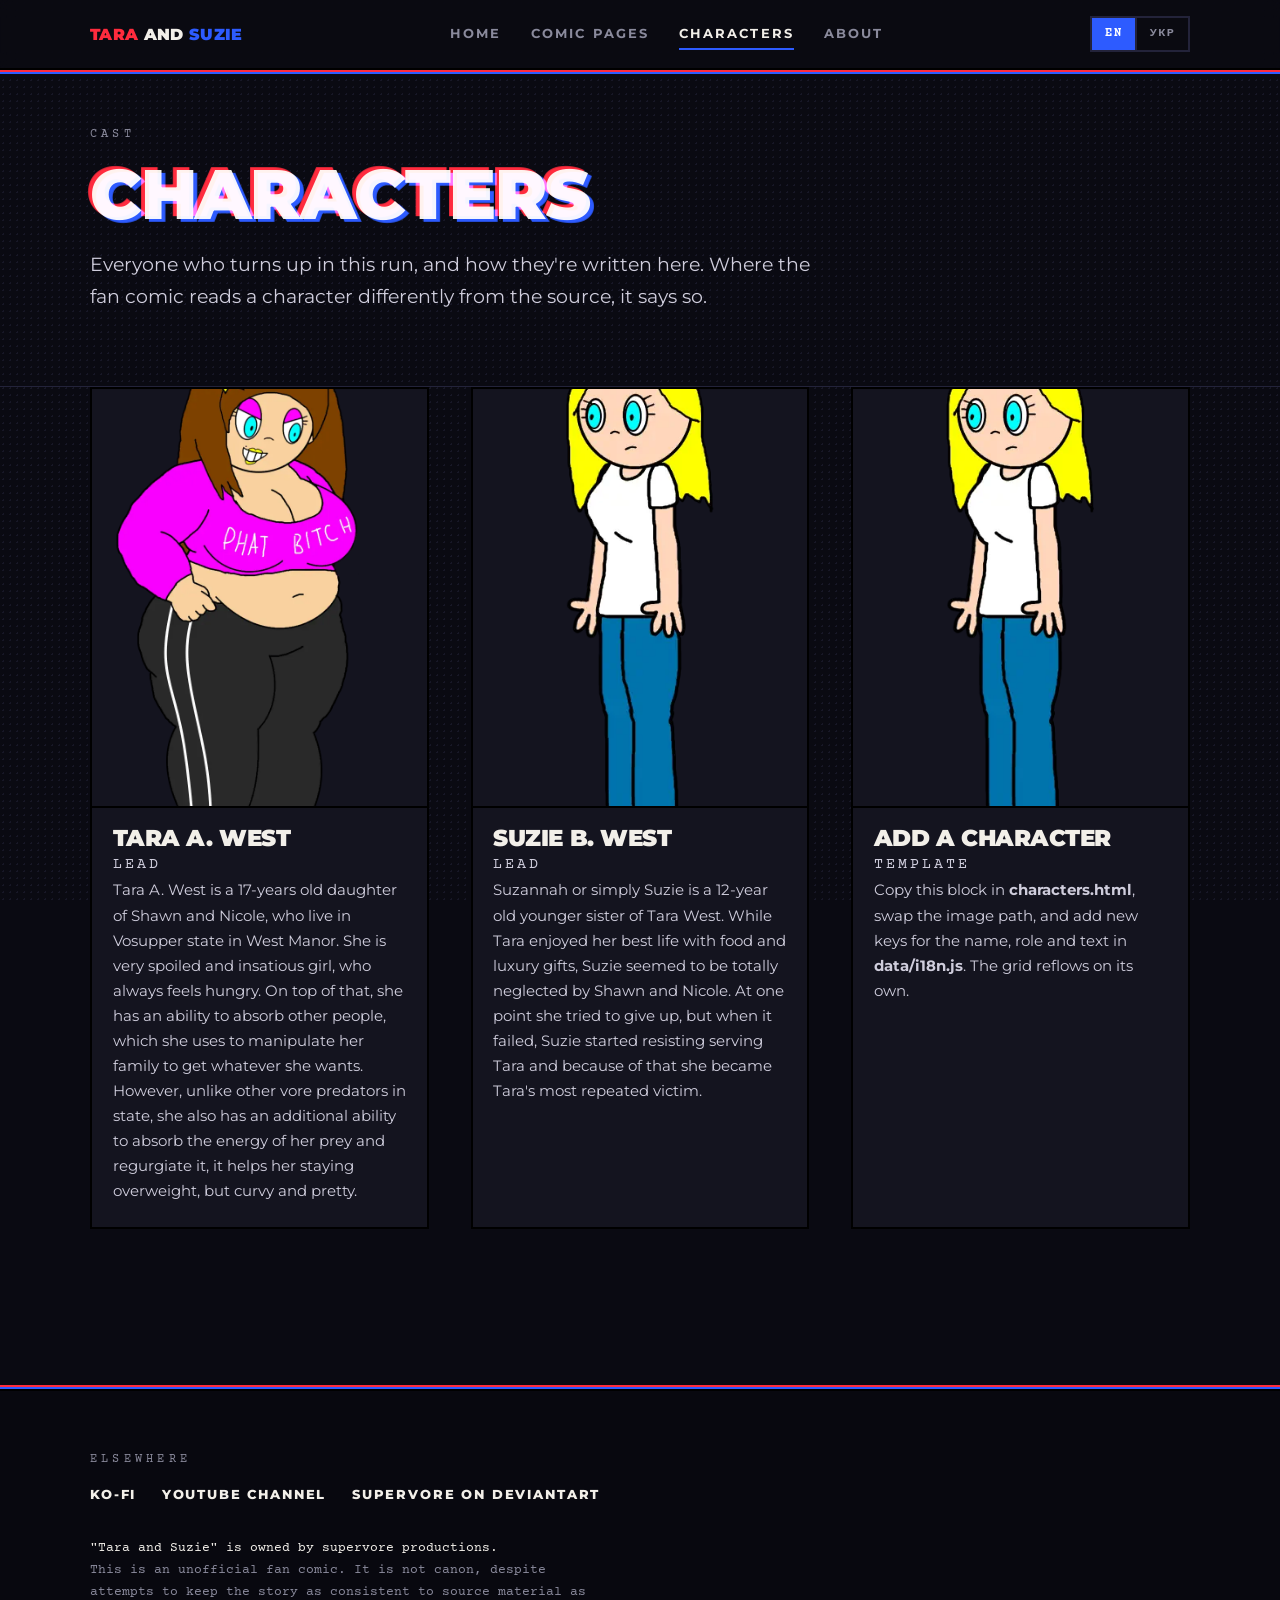
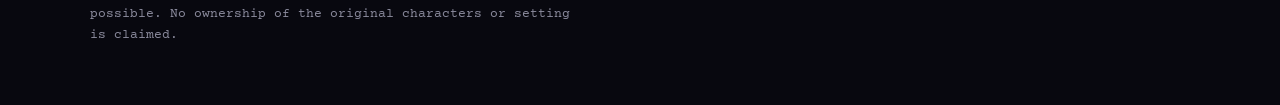
==== characters.html @ 8b3bac23 "Site Launch" ====
<!DOCTYPE html>
<html lang="en">
<head>
<meta charset="utf-8">
<meta name="viewport" content="width=device-width, initial-scale=1">
<title>Characters — Tara and Suzie</title>
<meta name="description" content="Who appears in the Tara and Suzie fan comic.">
<link rel="icon" href="images/logo.svg" type="image/svg+xml">
<link rel="preconnect" href="https://fonts.googleapis.com">
<link rel="preconnect" href="https://fonts.gstatic.com" crossorigin>
<link href="https://fonts.googleapis.com/css2?family=Montserrat:wght@400;500;700;800;900&family=Courier+Prime:wght@400;700&display=swap" rel="stylesheet">
<link rel="stylesheet" href="css/style.css">
</head>
<body data-title="title.characters" data-meta="meta.characters">
<a class="skip" href="#main">Skip to content</a>

<header class="masthead">
  <div class="wrap masthead__inner">
    <a class="brand" href="index.html" data-keep-lang>
      <span data-i18n="brand">Tara <span class="amp">&amp;</span> Suzie</span>
    </a>
    <nav class="nav" aria-label="Main">
      <a href="index.html" data-keep-lang data-i18n="nav.home">Home</a>
      <a href="comics.html" data-keep-lang data-i18n="nav.comics">Comic pages</a>
      <a href="characters.html" aria-current="page" data-keep-lang data-i18n="nav.characters">Characters</a>
      <a href="about.html" data-keep-lang data-i18n="nav.about">About</a>
    </nav>
    <div class="lang" role="group" aria-label="Language / Мова">
      <a href="index.html" data-lang-link="english">EN</a>
      <a href="index.html?lang=ukrainian" data-lang-link="ukrainian">УКР</a>
    </div>
  </div>
</header>

<div class="shell">
<main id="main">

  <section class="band band--tight">
    <div class="wrap">
      <p class="slug" data-i18n="chars.slug">Cast</p>
      <h1 class="split split--load page-title" data-text="Characters" data-i18n="chars.title">Characters</h1>
      <p class="lede page-lede" data-i18n="chars.lede">Who turns up in this run.</p>
    </div>
  </section>

  <section class="band band--flush">
    <div class="wrap">
      <div class="cast">

        <!-- One .cast__item per character. Text lives in data/i18n.js. -->
        <article class="cast__item">
          <img src="images/characters/tara.webp" alt="Tara">
          <div class="cast__body">
            <h3 data-i18n="chars.tara.name">Tara</h3>
            <p class="cast__role" data-i18n="chars.tara.role">Lead</p>
            <p data-i18n="chars.tara.bio">Description.</p>
          </div>
        </article>

        <article class="cast__item">
          <img src="images/characters/suzie.webp" alt="Suzie">
          <div class="cast__body">
            <h3 data-i18n="chars.suzie.name">Suzie</h3>
            <p class="cast__role" data-i18n="chars.suzie.role">Lead</p>
            <p data-i18n="chars.suzie.bio">Description.</p>
          </div>
        </article>

        <article class="cast__item">
          <img src="images/characters/suzie.webp" alt="">
          <div class="cast__body">
            <h3 data-i18n="chars.add.name">Add a character</h3>
            <p class="cast__role" data-i18n="chars.add.role">Template</p>
            <p data-i18n="chars.add.bio">How to add one.</p>
          </div>
        </article>

      </div>
    </div>
  </section>

</main>

<footer class="foot">
  <div class="wrap">
    <p class="slug" data-i18n="foot.slug">Elsewhere</p>
    <div class="foot__links">
      <a href="https://ko-fi.com/geedro" target="_blank" rel="noopener" data-i18n="foot.kofi">Ko-fi</a>
      <a href="https://www.youtube.com/@GEEDRO_Official_975" target="_blank" rel="noopener" data-i18n="foot.youtube">YouTube channel</a>
      <a href="https://www.deviantart.com/supervore123" target="_blank" rel="noopener" data-i18n="foot.da">supervore on DeviantArt</a>
    </div>
    <p class="foot__legal" data-i18n="foot.legal">
      <b>"Tara and Suzie" is owned by supervore productions.</b><br>
      This is an unofficial fan comic. It is not canon, despite attempts to keep the
      story as consistent to source material as possible. No ownership of the original
      characters or setting is claimed.
    </p>
  </div>
</footer>
</div>

<script src="data/i18n.js"></script>
<script src="data/comic.js"></script>
<script src="js/site.js"></script>
</body>
</html>
---- css/style.css ----
/* =====================================================================
   Tara and Suzie — fan comic archive
   Visual concept: off-register colour separation, like a cheap comic run
   where the red and blue plates never quite line up.
   ===================================================================== */

:root {
  --void:   #0A0A12;   /* paper base — blue-black */
  --panel:  #14141F;   /* panel / card surface   */
  --edge:   #23233a;   /* hairlines, gutters     */
  --rip:    #FF2B3D;   /* red plate              */
  --print:  #2D5BFF;   /* blue plate             */
  --bone:   #F2EFE9;   /* newsprint white        */
  --ash:    #8A8A9C;   /* captions, meta         */

  --display: "Montserrat", system-ui, sans-serif;
  --script:  "Courier Prime", ui-monospace, "Courier New", monospace;

  --shell: 1180px;
  --gap: clamp(1rem, 3.5vw, 2.5rem);
}

/* ---------- reset ---------- */
*, *::before, *::after { box-sizing: border-box; }
html { -webkit-text-size-adjust: 100%; scroll-behavior: smooth; }
body {
  margin: 0;
  background: var(--void);
  color: var(--bone);
  font-family: var(--display);
  font-weight: 400;
  font-size: clamp(1rem, 0.96rem + 0.2vw, 1.075rem);
  line-height: 1.65;
  -webkit-font-smoothing: antialiased;
}
img { max-width: 100%; display: block; }
a { color: inherit; }

/* halftone screen over the whole page */
body::before {
  content: "";
  position: fixed;
  inset: 0;
  z-index: 0;
  pointer-events: none;
  background-image: radial-gradient(var(--edge) 1px, transparent 1px);
  background-size: 7px 7px;
  opacity: 0.5;
}
.shell { position: relative; z-index: 1; }

.wrap {
  width: 100%;
  max-width: var(--shell);
  margin-inline: auto;
  padding-inline: var(--gap);
}

/* ---------- misregistered type: the signature ---------- */
.split {
  position: relative;
  display: inline-block;
  color: var(--bone);
  isolation: isolate;
}
.split::before,
.split::after {
  content: attr(data-text);
  position: absolute;
  inset: 0;
  mix-blend-mode: screen;
  pointer-events: none;
}
.split::before { color: var(--rip);   transform: translate(-0.055em, -0.04em); }
.split::after  { color: var(--print); transform: translate( 0.055em,  0.04em); }

@keyframes register {
  from { transform: translate(var(--fx), var(--fy)); opacity: 0.35; }
  to   { transform: translate(var(--tx), var(--ty)); opacity: 1; }
}
.split--load::before {
  --fx: -0.5em; --fy: -0.24em; --tx: -0.055em; --ty: -0.04em;
  animation: register 900ms cubic-bezier(.16,.9,.3,1) both;
}
.split--load::after {
  --fx: 0.5em; --fy: 0.24em; --tx: 0.055em; --ty: 0.04em;
  animation: register 900ms cubic-bezier(.16,.9,.3,1) 60ms both;
}

/* ---------- headings ---------- */
h1, h2, h3 { font-weight: 900; letter-spacing: -0.02em; line-height: 1; margin: 0; }
h1 { font-size: clamp(2.6rem, 9vw, 6rem); text-transform: uppercase; }
h2 { font-size: clamp(1.7rem, 4.2vw, 2.9rem); text-transform: uppercase; }
h3 { font-size: clamp(1.15rem, 2.2vw, 1.45rem); }

/* eyebrow — the script-page slug line */
.slug {
  font-family: var(--script);
  font-size: 0.78rem;
  letter-spacing: 0.34em;
  text-transform: uppercase;
  color: var(--ash);
  margin: 0 0 0.9rem;
}
.slug span { color: var(--rip); }

.lede { font-size: clamp(1.05rem, 1.6vw, 1.2rem); color: #cfcddc; max-width: 58ch; }
.prose { max-width: 66ch; color: #cfcddc; }
.prose p { margin: 0 0 1.15rem; }
.prose strong { color: var(--bone); font-weight: 700; }

/* ---------- header ---------- */
.masthead {
  position: sticky;
  top: 0;
  z-index: 40;
  background: rgba(10, 10, 18, 0.9);
  backdrop-filter: blur(10px);
  border-bottom: 2px solid #000;
  box-shadow: 0 2px 0 var(--rip), 0 4px 0 var(--print);
}
.masthead__inner {
  display: flex;
  align-items: center;
  justify-content: space-between;
  gap: 1rem;
  min-height: 68px;
  flex-wrap: wrap;
}
.brand {
  display: inline-flex;
  align-items: center;
  gap: 0.6rem;
  font-weight: 900;
  font-size: 1.02rem;
  letter-spacing: 0.02em;
  text-transform: uppercase;
  text-decoration: none;
}
.brand img { width: 30px; height: 30px; }
.amp { color: var(--rip); }

.nav { display: flex; gap: clamp(0.9rem, 2.4vw, 1.9rem); flex-wrap: wrap; }
.nav a {
  position: relative;
  font-size: 0.8rem;
  font-weight: 700;
  letter-spacing: 0.16em;
  text-transform: uppercase;
  text-decoration: none;
  color: var(--ash);
  padding: 0.35rem 0;
  transition: color 160ms ease;
}
.nav a::after {
  content: "";
  position: absolute;
  left: 0; right: 100%; bottom: 0;
  height: 2px;
  background: var(--rip);
  transition: right 220ms cubic-bezier(.16,.9,.3,1);
}
.nav a:hover, .nav a:focus-visible { color: var(--bone); }
.nav a:hover::after, .nav a:focus-visible::after { right: 0; }
.nav a[aria-current="page"] { color: var(--bone); }
.nav a[aria-current="page"]::after { right: 0; background: var(--print); }

/* ---------- sections ---------- */
.band { padding-block: clamp(3.2rem, 8vw, 6rem); }
.band--tight { padding-block: clamp(2.2rem, 5vw, 3.4rem); }
.band + .band { border-top: 1px solid var(--edge); }

.band__head { margin-bottom: clamp(1.6rem, 4vw, 2.6rem); }
.band--flush { padding-top: 0; }

/* sub-page headings sit a step below the home hero */
.page-title { font-size: clamp(2.2rem, 7vw, 4.4rem); }
.page-lede { margin-top: 1.2rem; }
.hero .lede { margin-top: 1.4rem; }

/* ---------- hero ---------- */
.hero { display: grid; gap: clamp(1.8rem, 5vw, 3.2rem); grid-template-columns: 1fr; align-items: center; }
@media (min-width: 900px) { .hero { grid-template-columns: 300px 1fr; } }

.hero__logo {
  border: 2px solid #000;
  box-shadow: 7px 7px 0 var(--print), -7px -7px 0 var(--rip);
  max-width: 300px;
}
.hero__cta { display: flex; flex-wrap: wrap; gap: 0.8rem; margin-top: 1.8rem; }

/* ---------- buttons ---------- */
.btn {
  display: inline-block;
  font-family: var(--display);
  font-weight: 800;
  font-size: 0.82rem;
  letter-spacing: 0.14em;
  text-transform: uppercase;
  text-decoration: none;
  padding: 0.85rem 1.5rem;
  border: 2px solid var(--bone);
  background: transparent;
  color: var(--bone);
  cursor: pointer;
  transition: transform 140ms ease, box-shadow 140ms ease, background 140ms ease, color 140ms ease;
}
.btn:hover, .btn:focus-visible {
  transform: translate(-3px, -3px);
  box-shadow: 3px 3px 0 var(--print), -1px -1px 0 var(--rip);
}
.btn--solid { background: var(--rip); border-color: var(--rip); color: #fff; }
.btn--solid:hover, .btn--solid:focus-visible { box-shadow: 5px 5px 0 var(--print); }

/* ---------- the not-canon stamp ---------- */
.stamp {
  margin-top: 2.2rem;
  display: inline-block;
  max-width: 46ch;
  padding: 0.95rem 1.2rem;
  border: 2px dashed var(--rip);
  color: var(--rip);
  font-family: var(--script);
  font-size: 0.86rem;
  line-height: 1.5;
  text-transform: uppercase;
  letter-spacing: 0.06em;
  transform: rotate(-1.6deg);
  background: rgba(255, 43, 61, 0.05);
}
.stamp b { display: block; font-size: 0.72rem; letter-spacing: 0.3em; color: var(--ash); margin-bottom: 0.35rem; }

/* ---------- language switch (in the masthead) ---------- */
.lang { display: flex; border: 2px solid var(--edge); flex-shrink: 0; }
.lang a {
  padding: 0.4rem 0.8rem;
  font-family: var(--script);
  font-size: 0.74rem;
  font-weight: 700;
  letter-spacing: 0.12em;
  text-transform: uppercase;
  text-decoration: none;
  color: var(--ash);
  transition: background 150ms ease, color 150ms ease;
}
.lang a + a { border-left: 2px solid var(--edge); }
.lang a:hover { color: var(--bone); }
.lang a[aria-current="true"] { background: var(--print); color: #fff; }

/* ---------- chapters + page grid ---------- */
.chapter + .chapter { margin-top: clamp(2.6rem, 6vw, 4rem); }
.chapter__head {
  display: flex;
  align-items: baseline;
  gap: 1rem;
  flex-wrap: wrap;
  padding-bottom: 0.7rem;
  margin-bottom: 1.6rem;
  border-bottom: 2px solid var(--edge);
}
.chapter__blurb { color: #cfcddc; max-width: 60ch; margin: -0.5rem 0 1.7rem; }
.chapter__count { font-family: var(--script); font-size: 0.78rem; letter-spacing: 0.2em; color: var(--ash); }

.grid {
  display: grid;
  gap: clamp(1rem, 2.6vw, 1.75rem);
  grid-template-columns: repeat(auto-fill, minmax(190px, 1fr));
}

.card {
  position: relative;
  display: block;
  padding: 0;
  border: 2px solid #000;
  background: var(--panel);
  cursor: pointer;
  text-align: left;
  color: inherit;
  font: inherit;
  transition: transform 170ms cubic-bezier(.16,.9,.3,1), box-shadow 170ms cubic-bezier(.16,.9,.3,1);
}
.card:hover, .card:focus-visible {
  transform: translate(-4px, -4px);
  box-shadow: 8px 8px 0 var(--print), -3px -3px 0 var(--rip);
  outline: none;
}
.card img { width: 100%; aspect-ratio: 2 / 3; object-fit: cover; background: var(--panel); }
.card__bar {
  display: flex;
  align-items: center;
  justify-content: space-between;
  gap: 0.5rem;
  padding: 0.6rem 0.75rem;
  border-top: 2px solid #000;
  font-family: var(--script);
  font-size: 0.75rem;
  letter-spacing: 0.12em;
  text-transform: uppercase;
  color: var(--ash);
}
.card__bar b { color: var(--bone); font-weight: 700; }

/* ---------- reader overlay ---------- */
.reader {
  position: fixed;
  inset: 0;
  z-index: 90;
  display: none;
  flex-direction: column;
  background: #06060c;
}
.reader[open], .reader.is-open { display: flex; }
.reader__bar {
  background: #06060c;
  display: flex;
  align-items: center;
  justify-content: space-between;
  gap: 1rem;
  padding: 0.75rem var(--gap);
  border-bottom: 1px solid var(--edge);
  font-family: var(--script);
  font-size: 0.8rem;
  letter-spacing: 0.16em;
  text-transform: uppercase;
  color: var(--ash);
}
.reader__stage {
  flex: 1;
  display: flex;
  align-items: flex-start;
  justify-content: center;
  overflow: auto;
  padding: var(--gap);
}
.reader__stage img {
  max-width: min(100%, 860px);
  border: 2px solid #000;
  box-shadow: 6px 6px 0 var(--print), -6px -6px 0 var(--rip);
}
.reader__nav { display: flex; gap: 0.6rem; align-items: center; }
.icon-btn {
  border: 2px solid var(--edge);
  background: transparent;
  color: var(--bone);
  font-family: var(--display);
  font-weight: 800;
  font-size: 0.78rem;
  letter-spacing: 0.12em;
  text-transform: uppercase;
  padding: 0.5rem 0.9rem;
  cursor: pointer;
  transition: border-color 150ms ease, color 150ms ease;
}
.icon-btn:hover:not(:disabled) { border-color: var(--rip); }
.icon-btn:disabled { opacity: 0.3; cursor: not-allowed; }

/* ---------- characters ---------- */
.cast { display: grid; gap: clamp(1.6rem, 4vw, 2.6rem); grid-template-columns: repeat(auto-fit, minmax(280px, 1fr)); }
.cast__item { border: 2px solid #000; background: var(--panel); }
.cast__item img { width: 100%; aspect-ratio: 4 / 5; object-fit: cover; border-bottom: 2px solid #000; }
.cast__body { padding: 1.2rem 1.3rem 1.5rem; }
.cast__body h3 { margin-bottom: 0.15rem; text-transform: uppercase; }
.cast__role {
  font-family: var(--script);
  font-size: 0.76rem;
  letter-spacing: 0.2em;
  text-transform: uppercase;
  color: var(--rip);
  margin: 0 0 0.9rem;
}
.cast__body p { color: #cfcddc; margin: 0; font-size: 0.95rem; }

/* ---------- about: production notes ---------- */
.notes { display: grid; gap: clamp(1.4rem, 4vw, 2.4rem); grid-template-columns: 1fr; }
@media (min-width: 820px) { .notes { grid-template-columns: 220px 1fr; } }
.notes__aside {
  font-family: var(--script);
  font-size: 0.78rem;
  letter-spacing: 0.14em;
  text-transform: uppercase;
  color: var(--ash);
  border-left: 2px solid var(--rip);
  padding-left: 1rem;
  align-self: start;
}
.notes__aside dt { color: var(--bone); margin-top: 0.9rem; }
.notes__aside dt:first-child { margin-top: 0; }
.notes__aside dd { margin: 0.1rem 0 0; }

/* ---------- footer ---------- */
.foot {
  border-top: 2px solid #000;
  box-shadow: 0 -2px 0 var(--print), 0 -4px 0 var(--rip);
  background: #08080f;
  padding-block: clamp(2.4rem, 6vw, 3.6rem);
  margin-top: clamp(2.5rem, 6vw, 4rem);
}
.foot__links { display: flex; flex-wrap: wrap; gap: 0.8rem 1.6rem; margin-bottom: 1.8rem; }
.foot__links a {
  font-weight: 800;
  font-size: 0.82rem;
  letter-spacing: 0.14em;
  text-transform: uppercase;
  text-decoration: none;
  border-bottom: 2px solid transparent;
  padding-bottom: 2px;
  transition: border-color 150ms ease, color 150ms ease;
  color: var(--bone);
}
.foot__links a:hover { border-color: var(--rip); }
.foot__legal {
  font-family: var(--script);
  font-size: 0.8rem;
  line-height: 1.7;
  color: var(--ash);
  max-width: 62ch;
  margin: 0;
}
.foot__legal b { color: var(--bone); font-weight: 400; }

/* ---------- a11y + motion ---------- */
:focus-visible { outline: 3px solid var(--print); outline-offset: 3px; }
.skip {
  position: absolute;
  left: -9999px;
  top: 0;
  background: var(--rip);
  color: #fff;
  padding: 0.7rem 1.1rem;
  z-index: 100;
  font-weight: 700;
}
.skip:focus { left: 0; }
.sr { position: absolute; width: 1px; height: 1px; overflow: hidden; clip: rect(0 0 0 0); white-space: nowrap; }

@media (prefers-reduced-motion: reduce) {
  * { animation-duration: 0.01ms !important; animation-iteration-count: 1 !important; transition-duration: 0.01ms !important; }
  html { scroll-behavior: auto; }
  .card:hover, .btn:hover { transform: none; }
}
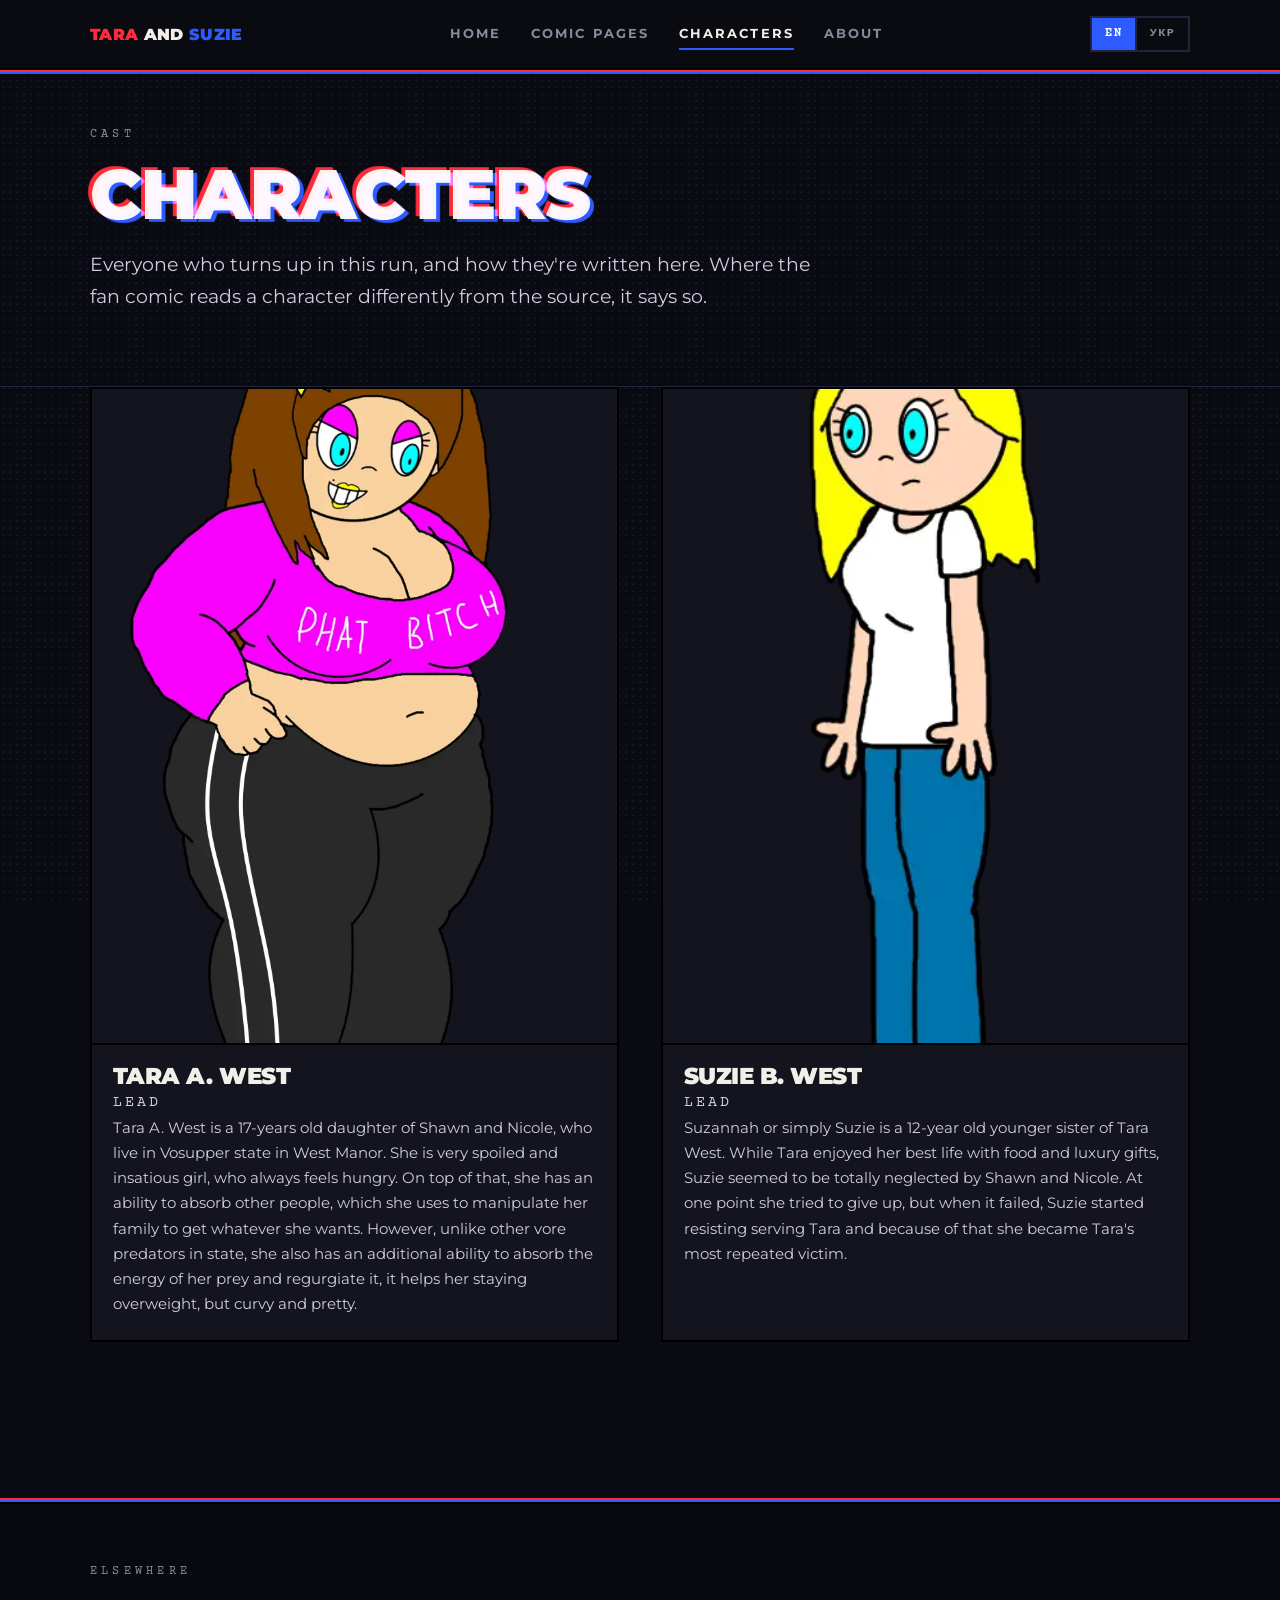
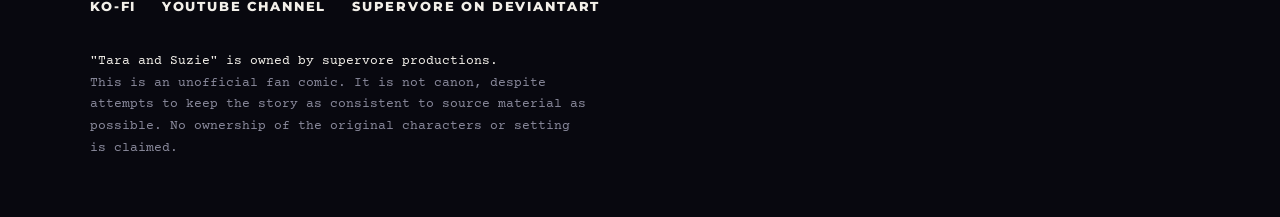
==== commit 1bfd4bf0: "Page 1 and 2 release + tweaks" ====
--- a/characters.html
+++ b/characters.html
@@ -66,15 +66,6 @@
           </div>
         </article>
 
-        <article class="cast__item">
-          <img src="images/characters/suzie.webp" alt="">
-          <div class="cast__body">
-            <h3 data-i18n="chars.add.name">Add a character</h3>
-            <p class="cast__role" data-i18n="chars.add.role">Template</p>
-            <p data-i18n="chars.add.bio">How to add one.</p>
-          </div>
-        </article>
-
       </div>
     </div>
   </section>
--- a/css/style.css
+++ b/css/style.css
@@ -255,10 +255,10 @@
   gap: 1rem;
   flex-wrap: wrap;
   padding-bottom: 0.7rem;
-  margin-bottom: 1.6rem;
+  margin-top: 1.6rem;
   border-bottom: 2px solid var(--edge);
 }
-.chapter__blurb { color: #cfcddc; max-width: 60ch; margin: -0.5rem 0 1.7rem; }
+.chapter__blurb { color: #cfcddc; max-width: 60ch; margin: 0.5rem 0 1.7rem; }
 .chapter__count { font-family: var(--script); font-size: 0.78rem; letter-spacing: 0.2em; color: var(--ash); }
 
 .grid {
